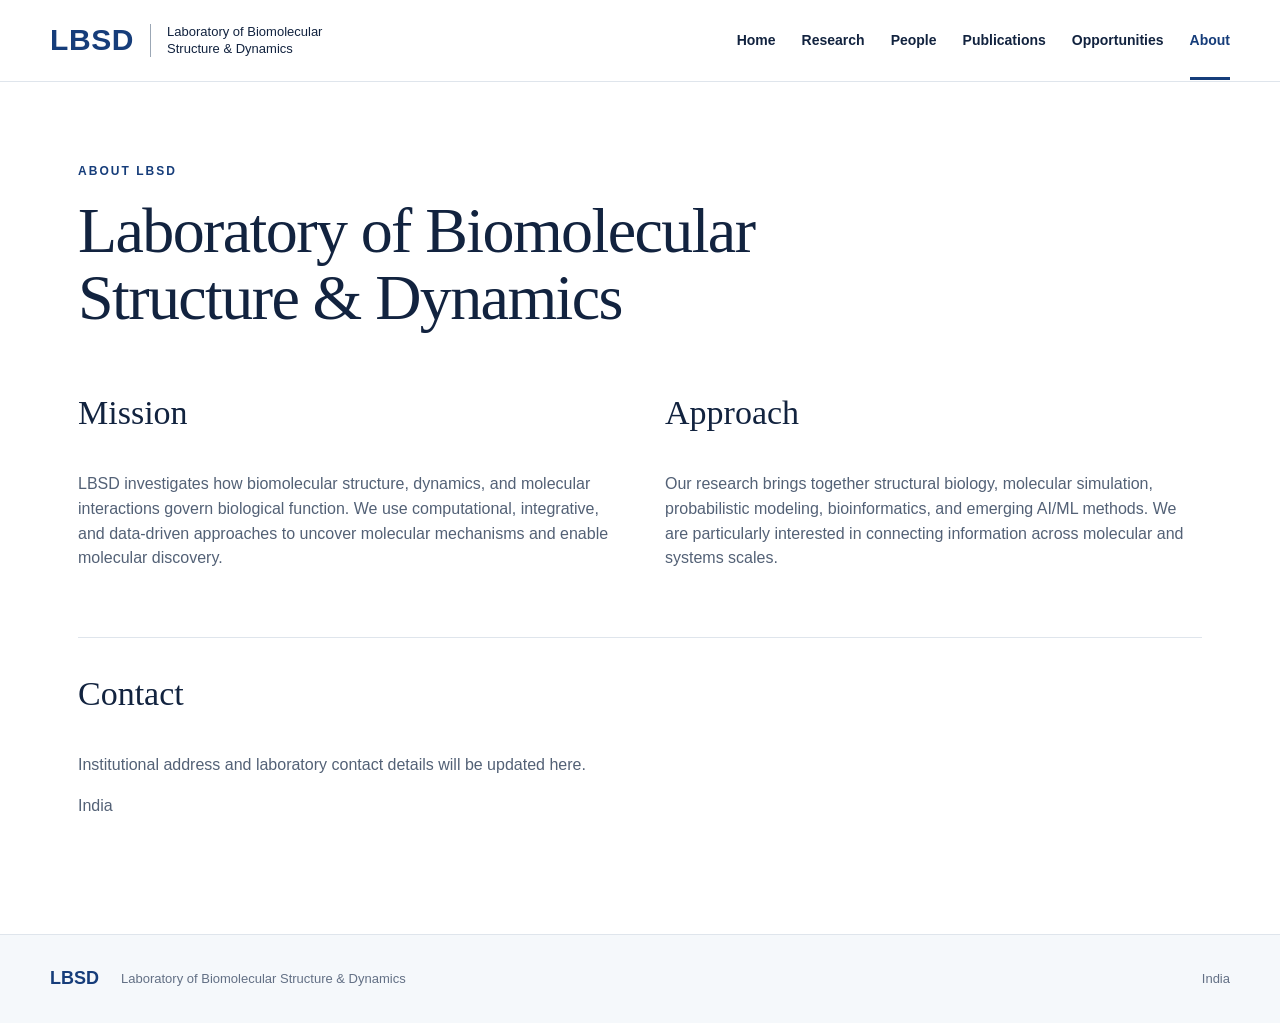
==== about.html @ 95b067c2 "Add files via upload Initial LBSD website" ====
<!doctype html><html lang="en"><head><meta charset="utf-8"><meta name="viewport" content="width=device-width,initial-scale=1"><title>About | LBSD</title><link rel="stylesheet" href="assets/style.css"></head><body><header><a class="brand" href="index.html"><b>LBSD</b><span>Laboratory of Biomolecular<br>Structure & Dynamics</span></a><nav><a href="index.html">Home</a><a href="research.html">Research</a><a href="people.html">People</a><a href="publications.html">Publications</a><a href="opportunities.html">Opportunities</a><a class="active" href="about.html">About</a></nav></header><main class="page"><p class="eyebrow">ABOUT LBSD</p><h1>Laboratory of Biomolecular Structure & Dynamics</h1><div class="aboutgrid"><div><h2>Mission</h2><p>LBSD investigates how biomolecular structure, dynamics, and molecular interactions govern biological function. We use computational, integrative, and data-driven approaches to uncover molecular mechanisms and enable molecular discovery.</p></div><div><h2>Approach</h2><p>Our research brings together structural biology, molecular simulation, probabilistic modeling, bioinformatics, and emerging AI/ML methods. We are particularly interested in connecting information across molecular and systems scales.</p></div><div><h2>Contact</h2><p>Institutional address and laboratory contact details will be updated here.</p><p>India</p></div></div></main><footer><b>LBSD</b><span>Laboratory of Biomolecular Structure & Dynamics</span><span>India</span></footer></body></html>
---- assets/style.css ----
:root{--ink:#12233f;--blue:#163d7a;--muted:#657185;--line:#dfe5ec;--wash:#f5f8fb;--accent:#6aa36f;--max:1180px}*{box-sizing:border-box}body{margin:0;color:var(--ink);font-family:Inter,ui-sans-serif,-apple-system,BlinkMacSystemFont,"Segoe UI",sans-serif;line-height:1.55;background:#fff}a{color:inherit}header{height:82px;display:flex;align-items:center;justify-content:space-between;padding:0 max(28px,calc((100vw - var(--max))/2));border-bottom:1px solid var(--line);position:sticky;top:0;background:rgba(255,255,255,.96);backdrop-filter:blur(10px);z-index:5}.brand{display:flex;align-items:center;gap:16px;text-decoration:none}.brand b{font-size:30px;letter-spacing:.02em;color:var(--blue)}.brand span{border-left:1px solid #9ba7b5;padding-left:16px;font-size:13px;line-height:1.25}nav{display:flex;gap:26px}nav a{text-decoration:none;font-size:14px;font-weight:650;padding:29px 0 25px;border-bottom:3px solid transparent}nav a:hover,nav a.active{color:var(--blue);border-color:var(--blue)}main{min-height:70vh}.hero{max-width:var(--max);margin:auto;padding:90px 28px 80px;display:grid;grid-template-columns:1.25fr .75fr;gap:70px;align-items:center}.eyebrow{font-size:12px;letter-spacing:.17em;font-weight:800;color:var(--blue);margin:0 0 16px}.hero h1,.page>h1{font-family:Georgia,serif;font-weight:500;font-size:clamp(42px,5vw,68px);line-height:1.06;letter-spacing:-.025em;margin:0 0 25px;max-width:900px}.lead{font-size:20px;color:#47556a;max-width:760px}.narrow{max-width:760px}.actions{display:flex;align-items:center;gap:24px;margin-top:35px}.button{display:inline-block;background:var(--blue);color:white;text-decoration:none;padding:13px 19px;border-radius:3px;font-weight:700;font-size:14px}.secondary{background:white;color:var(--blue);border:1px solid var(--blue)}.textlink{font-weight:750;color:var(--blue);text-decoration:none}.molecule{height:360px;position:relative;border-radius:50%;background:radial-gradient(circle,#eaf2f7 0,#f7fafc 55%,transparent 70%)}.orb{position:absolute;border:2px solid var(--blue);border-radius:50%;background:white}.o1{width:90px;height:90px;left:55px;top:120px}.o2{width:48px;height:48px;left:185px;top:45px}.o3{width:68px;height:68px;right:38px;top:150px}.o4{width:38px;height:38px;left:195px;bottom:40px}.o5{width:24px;height:24px;right:100px;top:70px;background:var(--accent);border-color:var(--accent)}.line{position:absolute;height:2px;background:#93a7c1;transform-origin:left}.l1{width:135px;left:130px;top:145px;transform:rotate(-36deg)}.l2{width:125px;left:210px;top:83px;transform:rotate(39deg)}.l3{width:140px;left:125px;top:190px;transform:rotate(35deg)}.molecule span{position:absolute;font-size:12px;font-weight:750;color:var(--blue)}.molecule span:nth-of-type(1){left:50px;bottom:55px}.molecule span:nth-of-type(2){left:160px;top:0}.molecule span:nth-of-type(3){right:12px;bottom:65px}.section{max-width:var(--max);margin:auto;padding:80px 28px}.section h2,.page h2{font-family:Georgia,serif;font-size:34px;font-weight:500;margin:0 0 32px}.cards{display:grid;grid-template-columns:repeat(3,1fr);gap:22px}.cards.two{grid-template-columns:repeat(2,1fr);margin-top:50px}.cards article{border:1px solid var(--line);padding:30px;background:white}.cards h3{font-size:19px}.cards p,.aboutgrid p,.research-list p,.pi p,.empty p{color:#536176}.num{font-family:Georgia,serif;color:#98a8ba;font-size:28px}.band{background:var(--ink);color:white;padding:60px max(28px,calc((100vw - var(--max))/2));display:grid;grid-template-columns:1fr 1fr;gap:70px;align-items:center}.band .eyebrow{color:#9dc6ff}.band h2{font-family:Georgia,serif;font-size:38px;font-weight:500;margin:0}.band>p{color:#d4dce8;font-size:18px}.split{display:grid;grid-template-columns:1fr 1fr;gap:90px}.page{max-width:var(--max);margin:auto;padding:80px 28px 100px}.research-list{margin-top:70px;border-top:1px solid var(--line)}.research-list article{display:grid;grid-template-columns:80px 1fr;gap:20px;padding:34px 0;border-bottom:1px solid var(--line)}.research-list article>b{font-family:Georgia,serif;font-size:24px;color:#9aa8b8}.research-list h2{margin:0 0 10px}.pi{display:grid;grid-template-columns:300px 1fr;gap:55px;margin-top:50px;align-items:start;max-width:950px}.pi img{width:100%;aspect-ratio:4/5;object-fit:cover;border-radius:3px}.pi h2{font-size:40px;margin-bottom:6px}.role{font-weight:700;color:var(--blue)!important}.links{display:flex;gap:22px;margin-top:25px}.links a{color:var(--blue);font-weight:750}.empty{margin-top:80px;border-top:1px solid var(--line);padding-top:50px}.pubs{margin:55px 0 35px;border-top:1px solid var(--line)}.pubs article{display:grid;grid-template-columns:100px 1fr;padding:25px 0;border-bottom:1px solid var(--line)}.pubs span{color:var(--blue);font-weight:800}.pubs p{margin:0;color:#4d5a6d}.note{margin-top:35px;padding:18px;border-left:3px solid var(--accent);background:var(--wash);max-width:800px}.aboutgrid{display:grid;grid-template-columns:1fr 1fr;gap:50px;margin-top:55px}.aboutgrid div:last-child{grid-column:1/-1;border-top:1px solid var(--line);padding-top:30px}footer{border-top:1px solid var(--line);background:var(--wash);padding:30px max(28px,calc((100vw - var(--max))/2));display:flex;gap:22px;align-items:center;font-size:13px;color:#637085}footer b{color:var(--blue);font-size:18px}footer span:last-child{margin-left:auto}@media(max-width:850px){header{height:auto;padding:18px 22px;align-items:flex-start}.brand span{display:none}nav{gap:12px;flex-wrap:wrap;justify-content:flex-end}nav a{padding:5px 0;font-size:12px}.hero{grid-template-columns:1fr;padding-top:60px}.molecule{height:280px}.cards,.cards.two,.split,.band,.aboutgrid{grid-template-columns:1fr}.pi{grid-template-columns:1fr}.pi img{max-width:300px}.band{gap:20px}.aboutgrid div:last-child{grid-column:auto}footer{flex-wrap:wrap}footer span:last-child{margin-left:0}.hero h1,.page>h1{font-size:44px}}
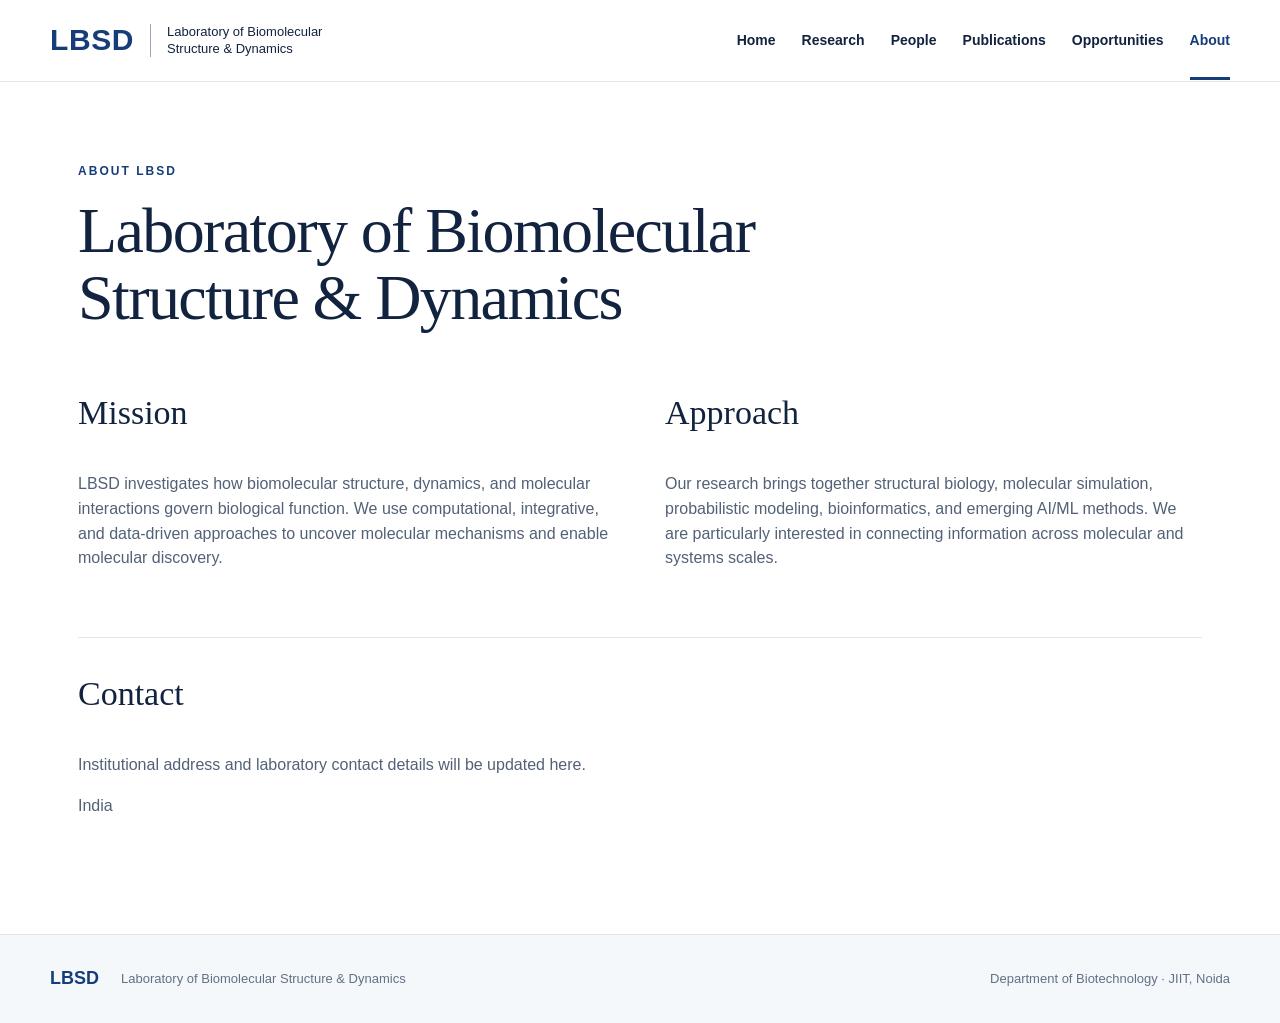
==== commit 56fdcb01: "Add files via upload" ====
--- a/about.html
+++ b/about.html
@@ -1 +1 @@
-<!doctype html><html lang="en"><head><meta charset="utf-8"><meta name="viewport" content="width=device-width,initial-scale=1"><title>About | LBSD</title><link rel="stylesheet" href="assets/style.css"></head><body><header><a class="brand" href="index.html"><b>LBSD</b><span>Laboratory of Biomolecular<br>Structure & Dynamics</span></a><nav><a href="index.html">Home</a><a href="research.html">Research</a><a href="people.html">People</a><a href="publications.html">Publications</a><a href="opportunities.html">Opportunities</a><a class="active" href="about.html">About</a></nav></header><main class="page"><p class="eyebrow">ABOUT LBSD</p><h1>Laboratory of Biomolecular Structure & Dynamics</h1><div class="aboutgrid"><div><h2>Mission</h2><p>LBSD investigates how biomolecular structure, dynamics, and molecular interactions govern biological function. We use computational, integrative, and data-driven approaches to uncover molecular mechanisms and enable molecular discovery.</p></div><div><h2>Approach</h2><p>Our research brings together structural biology, molecular simulation, probabilistic modeling, bioinformatics, and emerging AI/ML methods. We are particularly interested in connecting information across molecular and systems scales.</p></div><div><h2>Contact</h2><p>Institutional address and laboratory contact details will be updated here.</p><p>India</p></div></div></main><footer><b>LBSD</b><span>Laboratory of Biomolecular Structure & Dynamics</span><span>India</span></footer></body></html>
+<!doctype html><html lang="en"><head><meta charset="utf-8"><meta name="viewport" content="width=device-width,initial-scale=1"><title>About | LBSD</title><link rel="stylesheet" href="assets/style.css"></head><body><header><a class="brand" href="index.html"><b>LBSD</b><span>Laboratory of Biomolecular<br>Structure & Dynamics</span></a><nav><a href="index.html">Home</a><a href="research.html">Research</a><a href="people.html">People</a><a href="publications.html">Publications</a><a href="opportunities.html">Opportunities</a><a class="active" href="about.html">About</a></nav></header><main class="page"><p class="eyebrow">ABOUT LBSD</p><h1>Laboratory of Biomolecular Structure & Dynamics</h1><div class="aboutgrid"><div><h2>Mission</h2><p>LBSD investigates how biomolecular structure, dynamics, and molecular interactions govern biological function. We use computational, integrative, and data-driven approaches to uncover molecular mechanisms and enable molecular discovery.</p></div><div><h2>Approach</h2><p>Our research brings together structural biology, molecular simulation, probabilistic modeling, bioinformatics, and emerging AI/ML methods. We are particularly interested in connecting information across molecular and systems scales.</p></div><div><h2>Contact</h2><p>Institutional address and laboratory contact details will be updated here.</p><p>India</p></div></div></main><footer><b>LBSD</b><span>Laboratory of Biomolecular Structure & Dynamics</span><span>Department of Biotechnology · JIIT, Noida</span></footer></body></html>
--- a/assets/style.css
+++ b/assets/style.css
@@ -1 +1,3 @@
 :root{--ink:#12233f;--blue:#163d7a;--muted:#657185;--line:#dfe5ec;--wash:#f5f8fb;--accent:#6aa36f;--max:1180px}*{box-sizing:border-box}body{margin:0;color:var(--ink);font-family:Inter,ui-sans-serif,-apple-system,BlinkMacSystemFont,"Segoe UI",sans-serif;line-height:1.55;background:#fff}a{color:inherit}header{height:82px;display:flex;align-items:center;justify-content:space-between;padding:0 max(28px,calc((100vw - var(--max))/2));border-bottom:1px solid var(--line);position:sticky;top:0;background:rgba(255,255,255,.96);backdrop-filter:blur(10px);z-index:5}.brand{display:flex;align-items:center;gap:16px;text-decoration:none}.brand b{font-size:30px;letter-spacing:.02em;color:var(--blue)}.brand span{border-left:1px solid #9ba7b5;padding-left:16px;font-size:13px;line-height:1.25}nav{display:flex;gap:26px}nav a{text-decoration:none;font-size:14px;font-weight:650;padding:29px 0 25px;border-bottom:3px solid transparent}nav a:hover,nav a.active{color:var(--blue);border-color:var(--blue)}main{min-height:70vh}.hero{max-width:var(--max);margin:auto;padding:90px 28px 80px;display:grid;grid-template-columns:1.25fr .75fr;gap:70px;align-items:center}.eyebrow{font-size:12px;letter-spacing:.17em;font-weight:800;color:var(--blue);margin:0 0 16px}.hero h1,.page>h1{font-family:Georgia,serif;font-weight:500;font-size:clamp(42px,5vw,68px);line-height:1.06;letter-spacing:-.025em;margin:0 0 25px;max-width:900px}.lead{font-size:20px;color:#47556a;max-width:760px}.narrow{max-width:760px}.actions{display:flex;align-items:center;gap:24px;margin-top:35px}.button{display:inline-block;background:var(--blue);color:white;text-decoration:none;padding:13px 19px;border-radius:3px;font-weight:700;font-size:14px}.secondary{background:white;color:var(--blue);border:1px solid var(--blue)}.textlink{font-weight:750;color:var(--blue);text-decoration:none}.molecule{height:360px;position:relative;border-radius:50%;background:radial-gradient(circle,#eaf2f7 0,#f7fafc 55%,transparent 70%)}.orb{position:absolute;border:2px solid var(--blue);border-radius:50%;background:white}.o1{width:90px;height:90px;left:55px;top:120px}.o2{width:48px;height:48px;left:185px;top:45px}.o3{width:68px;height:68px;right:38px;top:150px}.o4{width:38px;height:38px;left:195px;bottom:40px}.o5{width:24px;height:24px;right:100px;top:70px;background:var(--accent);border-color:var(--accent)}.line{position:absolute;height:2px;background:#93a7c1;transform-origin:left}.l1{width:135px;left:130px;top:145px;transform:rotate(-36deg)}.l2{width:125px;left:210px;top:83px;transform:rotate(39deg)}.l3{width:140px;left:125px;top:190px;transform:rotate(35deg)}.molecule span{position:absolute;font-size:12px;font-weight:750;color:var(--blue)}.molecule span:nth-of-type(1){left:50px;bottom:55px}.molecule span:nth-of-type(2){left:160px;top:0}.molecule span:nth-of-type(3){right:12px;bottom:65px}.section{max-width:var(--max);margin:auto;padding:80px 28px}.section h2,.page h2{font-family:Georgia,serif;font-size:34px;font-weight:500;margin:0 0 32px}.cards{display:grid;grid-template-columns:repeat(3,1fr);gap:22px}.cards.two{grid-template-columns:repeat(2,1fr);margin-top:50px}.cards article{border:1px solid var(--line);padding:30px;background:white}.cards h3{font-size:19px}.cards p,.aboutgrid p,.research-list p,.pi p,.empty p{color:#536176}.num{font-family:Georgia,serif;color:#98a8ba;font-size:28px}.band{background:var(--ink);color:white;padding:60px max(28px,calc((100vw - var(--max))/2));display:grid;grid-template-columns:1fr 1fr;gap:70px;align-items:center}.band .eyebrow{color:#9dc6ff}.band h2{font-family:Georgia,serif;font-size:38px;font-weight:500;margin:0}.band>p{color:#d4dce8;font-size:18px}.split{display:grid;grid-template-columns:1fr 1fr;gap:90px}.page{max-width:var(--max);margin:auto;padding:80px 28px 100px}.research-list{margin-top:70px;border-top:1px solid var(--line)}.research-list article{display:grid;grid-template-columns:80px 1fr;gap:20px;padding:34px 0;border-bottom:1px solid var(--line)}.research-list article>b{font-family:Georgia,serif;font-size:24px;color:#9aa8b8}.research-list h2{margin:0 0 10px}.pi{display:grid;grid-template-columns:300px 1fr;gap:55px;margin-top:50px;align-items:start;max-width:950px}.pi img{width:100%;aspect-ratio:4/5;object-fit:cover;border-radius:3px}.pi h2{font-size:40px;margin-bottom:6px}.role{font-weight:700;color:var(--blue)!important}.links{display:flex;gap:22px;margin-top:25px}.links a{color:var(--blue);font-weight:750}.empty{margin-top:80px;border-top:1px solid var(--line);padding-top:50px}.pubs{margin:55px 0 35px;border-top:1px solid var(--line)}.pubs article{display:grid;grid-template-columns:100px 1fr;padding:25px 0;border-bottom:1px solid var(--line)}.pubs span{color:var(--blue);font-weight:800}.pubs p{margin:0;color:#4d5a6d}.note{margin-top:35px;padding:18px;border-left:3px solid var(--accent);background:var(--wash);max-width:800px}.aboutgrid{display:grid;grid-template-columns:1fr 1fr;gap:50px;margin-top:55px}.aboutgrid div:last-child{grid-column:1/-1;border-top:1px solid var(--line);padding-top:30px}footer{border-top:1px solid var(--line);background:var(--wash);padding:30px max(28px,calc((100vw - var(--max))/2));display:flex;gap:22px;align-items:center;font-size:13px;color:#637085}footer b{color:var(--blue);font-size:18px}footer span:last-child{margin-left:auto}@media(max-width:850px){header{height:auto;padding:18px 22px;align-items:flex-start}.brand span{display:none}nav{gap:12px;flex-wrap:wrap;justify-content:flex-end}nav a{padding:5px 0;font-size:12px}.hero{grid-template-columns:1fr;padding-top:60px}.molecule{height:280px}.cards,.cards.two,.split,.band,.aboutgrid{grid-template-columns:1fr}.pi{grid-template-columns:1fr}.pi img{max-width:300px}.band{gap:20px}.aboutgrid div:last-child{grid-column:auto}footer{flex-wrap:wrap}footer span:last-child{margin-left:0}.hero h1,.page>h1{font-size:44px}}
+/* V2 scientific visual system */
+.hero-v2{grid-template-columns:1.05fr .95fr}.scale-visual{display:grid;grid-template-columns:1fr auto 1fr auto 1fr;grid-template-rows:240px auto;gap:10px;align-items:center}.scale-visual img{width:100%;height:220px;object-fit:contain;background:#f7f9fc;border:1px solid var(--line);padding:10px}.scale-visual img:nth-of-type(2){object-fit:contain}.scale-visual b{font-size:25px;color:#8ca0b8}.scale-visual span{text-align:center;font-size:11px;letter-spacing:.13em;font-weight:800;color:var(--blue)}.scale-visual span:nth-of-type(1){grid-column:1}.scale-visual span:nth-of-type(2){grid-column:3}.scale-visual span:nth-of-type(3){grid-column:5}.research-cards article{padding:0 30px 30px;overflow:hidden}.research-cards article>img{width:calc(100% + 60px);height:180px;object-fit:contain;margin:0 -30px 25px;background:#f7f9fc;border-bottom:1px solid var(--line);padding:10px}@media(max-width:850px){.scale-visual{grid-template-columns:1fr;grid-template-rows:auto}.scale-visual img{height:200px}.scale-visual b{display:none}.scale-visual span,.scale-visual span:nth-of-type(1),.scale-visual span:nth-of-type(2),.scale-visual span:nth-of-type(3){grid-column:1}.hero-v2{grid-template-columns:1fr}}
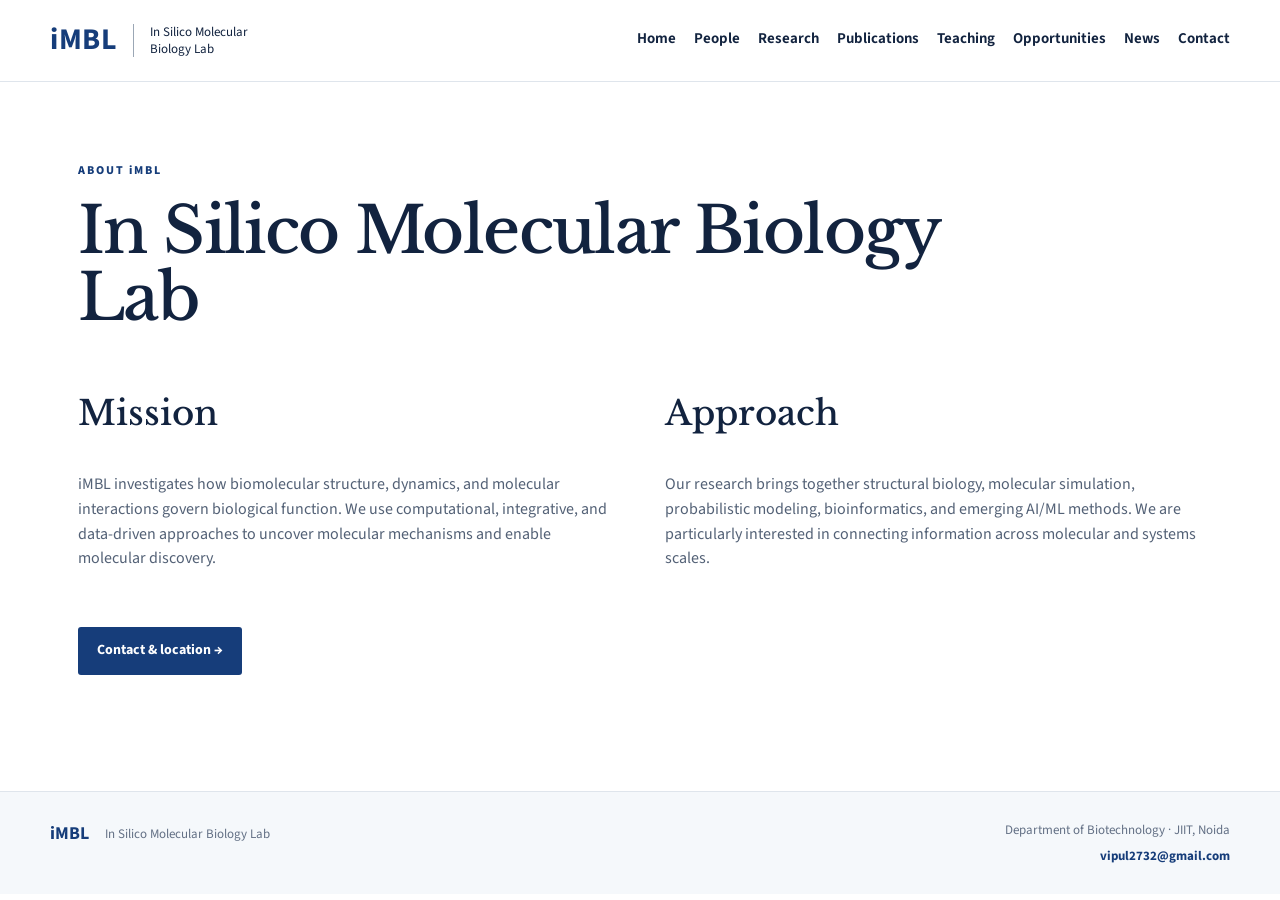
==== commit c951a30a: "Add files via upload" ====
--- a/about.html
+++ b/about.html
@@ -1 +1,49 @@
-<!doctype html><html lang="en"><head><meta charset="utf-8"><meta name="viewport" content="width=device-width,initial-scale=1"><title>About | LBSD</title><link rel="stylesheet" href="assets/style.css"></head><body><header><a class="brand" href="index.html"><b>LBSD</b><span>Laboratory of Biomolecular<br>Structure & Dynamics</span></a><nav><a href="index.html">Home</a><a href="research.html">Research</a><a href="people.html">People</a><a href="publications.html">Publications</a><a href="opportunities.html">Opportunities</a><a class="active" href="about.html">About</a></nav></header><main class="page"><p class="eyebrow">ABOUT LBSD</p><h1>Laboratory of Biomolecular Structure & Dynamics</h1><div class="aboutgrid"><div><h2>Mission</h2><p>LBSD investigates how biomolecular structure, dynamics, and molecular interactions govern biological function. We use computational, integrative, and data-driven approaches to uncover molecular mechanisms and enable molecular discovery.</p></div><div><h2>Approach</h2><p>Our research brings together structural biology, molecular simulation, probabilistic modeling, bioinformatics, and emerging AI/ML methods. We are particularly interested in connecting information across molecular and systems scales.</p></div><div><h2>Contact</h2><p>Institutional address and laboratory contact details will be updated here.</p><p>India</p></div></div></main><footer><b>LBSD</b><span>Laboratory of Biomolecular Structure & Dynamics</span><span>Department of Biotechnology · JIIT, Noida</span></footer></body></html>
+<!doctype html>
+<html lang="en">
+<head>
+  <meta charset="utf-8">
+  <meta name="viewport" content="width=device-width,initial-scale=1">
+  <title>About | iMBL</title>
+  <link rel="preconnect" href="https://fonts.googleapis.com">
+  <link rel="preconnect" href="https://fonts.gstatic.com" crossorigin>
+  <link href="https://fonts.googleapis.com/css2?family=Libre+Baskerville:wght@400;700&family=Source+Sans+3:wght@400;600;700&display=swap" rel="stylesheet">
+  <link rel="stylesheet" href="assets/style.css?v=4.0">
+</head>
+<body>
+<header>
+  <a class="brand" href="index.html"><b>iMBL</b><span>In Silico Molecular<br>Biology Lab</span></a>
+  <nav>
+    <a href="index.html">Home</a>
+    <a href="people.html">People</a>
+    <a href="research.html">Research</a>
+    <a href="publications.html">Publications</a>
+    <a href="teaching.html">Teaching</a>
+    <a href="opportunities.html">Opportunities</a>
+    <a href="news.html">News</a>
+    <a href="contact.html">Contact</a>
+  </nav>
+</header>
+<main class="page">
+  <p class="eyebrow">ABOUT iMBL</p>
+  <h1>In Silico Molecular Biology Lab</h1>
+  <div class="aboutgrid">
+    <div>
+      <h2>Mission</h2>
+      <p>iMBL investigates how biomolecular structure, dynamics, and molecular interactions govern biological function. We use computational, integrative, and data-driven approaches to uncover molecular mechanisms and enable molecular discovery.</p>
+    </div>
+    <div>
+      <h2>Approach</h2>
+      <p>Our research brings together structural biology, molecular simulation, probabilistic modeling, bioinformatics, and emerging AI/ML methods. We are particularly interested in connecting information across molecular and systems scales.</p>
+    </div>
+  </div>
+  <p style="margin-top:40px"><a class="button" href="contact.html">Contact & location →</a></p>
+</main>
+<footer>
+  <div class="footer-brand"><b>iMBL</b><span>In Silico Molecular Biology Lab</span></div>
+  <div class="footer-contact">
+    <span>Department of Biotechnology · JIIT, Noida</span>
+    <a href="mailto:vipul2732@gmail.com">vipul2732@gmail.com</a>
+  </div>
+</footer>
+</body>
+</html>
--- a/assets/style.css
+++ b/assets/style.css
@@ -1,3 +1,204 @@
-:root{--ink:#12233f;--blue:#163d7a;--muted:#657185;--line:#dfe5ec;--wash:#f5f8fb;--accent:#6aa36f;--max:1180px}*{box-sizing:border-box}body{margin:0;color:var(--ink);font-family:Inter,ui-sans-serif,-apple-system,BlinkMacSystemFont,"Segoe UI",sans-serif;line-height:1.55;background:#fff}a{color:inherit}header{height:82px;display:flex;align-items:center;justify-content:space-between;padding:0 max(28px,calc((100vw - var(--max))/2));border-bottom:1px solid var(--line);position:sticky;top:0;background:rgba(255,255,255,.96);backdrop-filter:blur(10px);z-index:5}.brand{display:flex;align-items:center;gap:16px;text-decoration:none}.brand b{font-size:30px;letter-spacing:.02em;color:var(--blue)}.brand span{border-left:1px solid #9ba7b5;padding-left:16px;font-size:13px;line-height:1.25}nav{display:flex;gap:26px}nav a{text-decoration:none;font-size:14px;font-weight:650;padding:29px 0 25px;border-bottom:3px solid transparent}nav a:hover,nav a.active{color:var(--blue);border-color:var(--blue)}main{min-height:70vh}.hero{max-width:var(--max);margin:auto;padding:90px 28px 80px;display:grid;grid-template-columns:1.25fr .75fr;gap:70px;align-items:center}.eyebrow{font-size:12px;letter-spacing:.17em;font-weight:800;color:var(--blue);margin:0 0 16px}.hero h1,.page>h1{font-family:Georgia,serif;font-weight:500;font-size:clamp(42px,5vw,68px);line-height:1.06;letter-spacing:-.025em;margin:0 0 25px;max-width:900px}.lead{font-size:20px;color:#47556a;max-width:760px}.narrow{max-width:760px}.actions{display:flex;align-items:center;gap:24px;margin-top:35px}.button{display:inline-block;background:var(--blue);color:white;text-decoration:none;padding:13px 19px;border-radius:3px;font-weight:700;font-size:14px}.secondary{background:white;color:var(--blue);border:1px solid var(--blue)}.textlink{font-weight:750;color:var(--blue);text-decoration:none}.molecule{height:360px;position:relative;border-radius:50%;background:radial-gradient(circle,#eaf2f7 0,#f7fafc 55%,transparent 70%)}.orb{position:absolute;border:2px solid var(--blue);border-radius:50%;background:white}.o1{width:90px;height:90px;left:55px;top:120px}.o2{width:48px;height:48px;left:185px;top:45px}.o3{width:68px;height:68px;right:38px;top:150px}.o4{width:38px;height:38px;left:195px;bottom:40px}.o5{width:24px;height:24px;right:100px;top:70px;background:var(--accent);border-color:var(--accent)}.line{position:absolute;height:2px;background:#93a7c1;transform-origin:left}.l1{width:135px;left:130px;top:145px;transform:rotate(-36deg)}.l2{width:125px;left:210px;top:83px;transform:rotate(39deg)}.l3{width:140px;left:125px;top:190px;transform:rotate(35deg)}.molecule span{position:absolute;font-size:12px;font-weight:750;color:var(--blue)}.molecule span:nth-of-type(1){left:50px;bottom:55px}.molecule span:nth-of-type(2){left:160px;top:0}.molecule span:nth-of-type(3){right:12px;bottom:65px}.section{max-width:var(--max);margin:auto;padding:80px 28px}.section h2,.page h2{font-family:Georgia,serif;font-size:34px;font-weight:500;margin:0 0 32px}.cards{display:grid;grid-template-columns:repeat(3,1fr);gap:22px}.cards.two{grid-template-columns:repeat(2,1fr);margin-top:50px}.cards article{border:1px solid var(--line);padding:30px;background:white}.cards h3{font-size:19px}.cards p,.aboutgrid p,.research-list p,.pi p,.empty p{color:#536176}.num{font-family:Georgia,serif;color:#98a8ba;font-size:28px}.band{background:var(--ink);color:white;padding:60px max(28px,calc((100vw - var(--max))/2));display:grid;grid-template-columns:1fr 1fr;gap:70px;align-items:center}.band .eyebrow{color:#9dc6ff}.band h2{font-family:Georgia,serif;font-size:38px;font-weight:500;margin:0}.band>p{color:#d4dce8;font-size:18px}.split{display:grid;grid-template-columns:1fr 1fr;gap:90px}.page{max-width:var(--max);margin:auto;padding:80px 28px 100px}.research-list{margin-top:70px;border-top:1px solid var(--line)}.research-list article{display:grid;grid-template-columns:80px 1fr;gap:20px;padding:34px 0;border-bottom:1px solid var(--line)}.research-list article>b{font-family:Georgia,serif;font-size:24px;color:#9aa8b8}.research-list h2{margin:0 0 10px}.pi{display:grid;grid-template-columns:300px 1fr;gap:55px;margin-top:50px;align-items:start;max-width:950px}.pi img{width:100%;aspect-ratio:4/5;object-fit:cover;border-radius:3px}.pi h2{font-size:40px;margin-bottom:6px}.role{font-weight:700;color:var(--blue)!important}.links{display:flex;gap:22px;margin-top:25px}.links a{color:var(--blue);font-weight:750}.empty{margin-top:80px;border-top:1px solid var(--line);padding-top:50px}.pubs{margin:55px 0 35px;border-top:1px solid var(--line)}.pubs article{display:grid;grid-template-columns:100px 1fr;padding:25px 0;border-bottom:1px solid var(--line)}.pubs span{color:var(--blue);font-weight:800}.pubs p{margin:0;color:#4d5a6d}.note{margin-top:35px;padding:18px;border-left:3px solid var(--accent);background:var(--wash);max-width:800px}.aboutgrid{display:grid;grid-template-columns:1fr 1fr;gap:50px;margin-top:55px}.aboutgrid div:last-child{grid-column:1/-1;border-top:1px solid var(--line);padding-top:30px}footer{border-top:1px solid var(--line);background:var(--wash);padding:30px max(28px,calc((100vw - var(--max))/2));display:flex;gap:22px;align-items:center;font-size:13px;color:#637085}footer b{color:var(--blue);font-size:18px}footer span:last-child{margin-left:auto}@media(max-width:850px){header{height:auto;padding:18px 22px;align-items:flex-start}.brand span{display:none}nav{gap:12px;flex-wrap:wrap;justify-content:flex-end}nav a{padding:5px 0;font-size:12px}.hero{grid-template-columns:1fr;padding-top:60px}.molecule{height:280px}.cards,.cards.two,.split,.band,.aboutgrid{grid-template-columns:1fr}.pi{grid-template-columns:1fr}.pi img{max-width:300px}.band{gap:20px}.aboutgrid div:last-child{grid-column:auto}footer{flex-wrap:wrap}footer span:last-child{margin-left:0}.hero h1,.page>h1{font-size:44px}}
-/* V2 scientific visual system */
-.hero-v2{grid-template-columns:1.05fr .95fr}.scale-visual{display:grid;grid-template-columns:1fr auto 1fr auto 1fr;grid-template-rows:240px auto;gap:10px;align-items:center}.scale-visual img{width:100%;height:220px;object-fit:contain;background:#f7f9fc;border:1px solid var(--line);padding:10px}.scale-visual img:nth-of-type(2){object-fit:contain}.scale-visual b{font-size:25px;color:#8ca0b8}.scale-visual span{text-align:center;font-size:11px;letter-spacing:.13em;font-weight:800;color:var(--blue)}.scale-visual span:nth-of-type(1){grid-column:1}.scale-visual span:nth-of-type(2){grid-column:3}.scale-visual span:nth-of-type(3){grid-column:5}.research-cards article{padding:0 30px 30px;overflow:hidden}.research-cards article>img{width:calc(100% + 60px);height:180px;object-fit:contain;margin:0 -30px 25px;background:#f7f9fc;border-bottom:1px solid var(--line);padding:10px}@media(max-width:850px){.scale-visual{grid-template-columns:1fr;grid-template-rows:auto}.scale-visual img{height:200px}.scale-visual b{display:none}.scale-visual span,.scale-visual span:nth-of-type(1),.scale-visual span:nth-of-type(2),.scale-visual span:nth-of-type(3){grid-column:1}.hero-v2{grid-template-columns:1fr}}
+:root{--ink:#12233f;--blue:#163d7a;--muted:#657185;--line:#dfe5ec;--wash:#f5f8fb;--accent:#6aa36f;--max:1180px}
+*{box-sizing:border-box}
+body{margin:0;color:var(--ink);font-family:"Source Sans 3",ui-sans-serif,-apple-system,BlinkMacSystemFont,"Segoe UI",sans-serif;line-height:1.55;background:#fff}
+a{color:inherit}
+header{min-height:82px;display:flex;align-items:center;justify-content:space-between;gap:24px;padding:12px max(28px,calc((100vw - var(--max))/2));border-bottom:1px solid var(--line);position:sticky;top:0;background:rgba(255,255,255,.96);backdrop-filter:blur(10px);z-index:5}
+.brand{display:flex;align-items:center;gap:16px;text-decoration:none;flex-shrink:0}
+.brand b{font-size:30px;letter-spacing:.02em;color:var(--blue)}
+.brand span{border-left:1px solid #9ba7b5;padding-left:16px;font-size:13px;line-height:1.25}
+nav{display:flex;gap:18px;flex-wrap:wrap;justify-content:flex-end}
+nav a{text-decoration:none;font-size:15px;font-weight:650;padding:8px 0;border-bottom:3px solid transparent}
+nav a:hover,nav a.active{color:var(--blue);border-color:var(--blue)}
+main{min-height:70vh}
+.hero{max-width:var(--max);margin:auto;padding:90px 28px 80px;display:grid;grid-template-columns:1.25fr .75fr;gap:70px;align-items:center}
+.eyebrow{font-size:12px;letter-spacing:.17em;font-weight:800;color:var(--blue);margin:0 0 16px}
+.hero h1,.page>h1{font-family:"Libre Baskerville",Georgia,serif;font-weight:500;font-size:clamp(42px,5vw,68px);line-height:1.06;letter-spacing:-.025em;margin:0 0 25px;max-width:900px}
+.lead{font-size:20px;color:#47556a;max-width:760px}
+.narrow{max-width:760px}
+.actions{display:flex;align-items:center;gap:24px;margin-top:35px}
+.button{display:inline-block;background:var(--blue);color:white;text-decoration:none;padding:13px 19px;border-radius:3px;font-weight:700;font-size:14px}
+.secondary{background:white;color:var(--blue);border:1px solid var(--blue)}
+.textlink{font-weight:750;color:var(--blue);text-decoration:none}
+.section{max-width:var(--max);margin:auto;padding:80px 28px}
+.section h2,.page h2{font-family:"Libre Baskerville",Georgia,serif;font-size:34px;font-weight:500;margin:0 0 32px}
+.cards{display:grid;grid-template-columns:repeat(3,1fr);gap:22px}
+.cards.two{grid-template-columns:repeat(2,1fr);margin-top:50px}
+.cards.three{grid-template-columns:repeat(3,1fr);margin-top:40px}
+.cards article{border:1px solid var(--line);padding:30px;background:white}
+.cards h3{font-size:19px;margin:12px 0 10px}
+.cards p,.aboutgrid p,.research-list p,.pi p,.empty p,.team-block p,.update-card p,.teaching-list p,.contact-grid p,.news-list p{color:#536176}
+.num{font-family:"Libre Baskerville",Georgia,serif;color:#98a8ba;font-size:28px}
+.band{background:var(--ink);color:white;padding:60px max(28px,calc((100vw - var(--max))/2));display:grid;grid-template-columns:1fr 1fr;gap:70px;align-items:center}
+.band .eyebrow{color:#9dc6ff}
+.band h2{font-family:"Libre Baskerville",Georgia,serif;font-size:38px;font-weight:500;margin:0}
+.band>p{color:#d4dce8;font-size:18px}
+.split{display:grid;grid-template-columns:1fr 1fr;gap:90px}
+.page{max-width:var(--max);margin:auto;padding:80px 28px 100px}
+.research-list{margin-top:70px;border-top:1px solid var(--line)}
+.research-list article{display:grid;grid-template-columns:80px 1fr;gap:20px;padding:34px 0;border-bottom:1px solid var(--line)}
+.research-list article>b{font-family:"Libre Baskerville",Georgia,serif;font-size:24px;color:#9aa8b8}
+.research-list h2{margin:0 0 10px}
+.pi{display:grid;grid-template-columns:300px 1fr;gap:55px;margin-top:50px;align-items:start;max-width:950px}
+.pi img{width:100%;aspect-ratio:4/5;object-fit:cover;border-radius:3px}
+.pi h2{font-size:40px;margin-bottom:6px}
+.role{font-weight:700;color:var(--blue)!important}
+.links{display:flex;gap:22px;margin-top:25px;flex-wrap:wrap}
+.links a{color:var(--blue);font-weight:750}
+.empty,.team-block{margin-top:80px;border-top:1px solid var(--line);padding-top:50px}
+.team-block h2{margin-bottom:14px}
+.team-placeholder{padding:22px 24px;background:var(--wash);border:1px dashed #c5ced9;color:#536176;max-width:720px}
+.aboutgrid{display:grid;grid-template-columns:1fr 1fr;gap:50px;margin-top:55px}
+footer{border-top:1px solid var(--line);background:var(--wash);padding:28px max(28px,calc((100vw - var(--max))/2));display:flex;gap:28px;align-items:flex-start;justify-content:space-between;font-size:13px;color:#637085;flex-wrap:wrap}
+.footer-brand{display:flex;gap:16px;align-items:center}
+.footer-brand b{color:var(--blue);font-size:18px}
+.footer-contact{display:grid;gap:6px;text-align:right}
+.footer-contact a{color:var(--blue);font-weight:700;text-decoration:none}
+@media(max-width:980px){
+  header{flex-direction:column;align-items:flex-start;padding:16px 22px}
+  .brand span{display:none}
+  nav{gap:12px;justify-content:flex-start}
+  nav a{padding:4px 0;font-size:13px}
+}
+@media(max-width:850px){
+  .hero{grid-template-columns:1fr;padding-top:60px}
+  .cards,.cards.two,.cards.three,.split,.band,.aboutgrid,.home-grid,.contact-grid{grid-template-columns:1fr}
+  .pi{grid-template-columns:1fr}
+  .pi img{max-width:300px}
+  .band{gap:20px}
+  .footer-contact{text-align:left}
+  .hero h1,.page>h1{font-size:44px}
+}
+
+/* Research media cards */
+.research-cards article{padding:0 26px 28px;overflow:hidden}
+.research-media{height:132px;margin:0 -26px 22px;background:#f7f9fc;border-bottom:1px solid var(--line);display:flex;align-items:center;justify-content:center;overflow:hidden}
+.research-media img,.research-media video{display:block;width:100%;height:100%;object-fit:contain;padding:8px}
+.research-media video{object-fit:contain;padding:0;background:#0a0e15}
+.research-media.compact img{width:82%;height:82%;padding:0}
+@media(max-width:850px){.research-media{height:150px}}
+
+/* Research page: text left, media right, no frames */
+.research-page{max-width:1100px}
+.research-themes{margin-top:60px;display:grid;gap:0}
+.research-theme{
+  display:grid;
+  grid-template-columns:minmax(280px,1fr) minmax(280px,1.05fr);
+  gap:48px;
+  align-items:center;
+  padding:48px 0;
+  border-bottom:1px solid var(--line);
+}
+.research-theme:last-child{border-bottom:0}
+.research-theme-copy{max-width:520px}
+.theme-num{display:block;font-family:"Libre Baskerville",Georgia,serif;font-size:28px;color:#98a8ba;margin-bottom:8px}
+.research-theme h2{font-family:"Libre Baskerville",Georgia,serif;font-size:28px;font-weight:500;margin:0 0 14px;line-height:1.2}
+.research-theme-copy p{margin:0;color:#536176;font-size:16px;line-height:1.65}
+.theme-media{margin:0;padding:0;background:transparent;border:0}
+.theme-media img,.theme-media video{
+  display:block;
+  width:100%;
+  height:auto;
+  max-height:340px;
+  object-fit:contain;
+  object-position:center;
+  background:transparent;
+}
+.theme-media-video video{max-height:360px}
+.research-theme-scales{
+  grid-template-columns:1fr;
+  gap:28px;
+  align-items:start;
+}
+.research-theme-scales .research-theme-copy{max-width:760px}
+.theme-media-scales img{
+  width:100%;
+  max-width:100%;
+  max-height:none;
+  height:auto;
+  object-fit:contain;
+}
+@media(max-width:850px){
+  .research-theme{grid-template-columns:1fr;gap:22px;padding:36px 0}
+  .research-theme h2{font-size:24px}
+  .theme-media img,.theme-media video{max-height:280px}
+}
+
+/* Home: Dhanjal-like welcome + updates + contact */
+.hero-v32{display:block;max-width:var(--max);margin:auto;padding:68px 28px 28px}
+.hero-v32 .hero-copy{max-width:920px;margin:0 auto;text-align:center}
+.hero-v32 .hero-copy .lead{margin-left:auto;margin-right:auto}
+.hero-v32 .actions{justify-content:center}
+.inst-logo{display:block;width:96px;height:auto;margin:0 auto 22px;object-fit:contain}
+.home-grid{max-width:var(--max);margin:0 auto;padding:28px 28px 90px;display:grid;grid-template-columns:1.4fr .85fr;gap:40px;align-items:start}
+.updates-panel,.contact-panel{border:1px solid var(--line);background:#fff;padding:28px 30px}
+.updates-panel h2,.contact-panel h2{font-size:26px;margin:0 0 22px}
+.update-card{padding:0 0 22px;margin:0 0 22px;border-bottom:1px solid var(--line)}
+.update-card:last-child{border-bottom:0;margin:0;padding:0}
+.update-card .eyebrow{margin-bottom:8px}
+.update-card h3{font-size:17px;margin:0 0 8px;line-height:1.35}
+.update-card p{margin:0;font-size:15px}
+.contact-panel p{margin:0 0 12px;font-size:15px}
+.contact-panel .label{display:block;font-size:12px;letter-spacing:.12em;font-weight:800;color:var(--blue);margin-bottom:4px}
+.contact-panel a{color:var(--blue);font-weight:700}
+
+/* Publications */
+.publications-page{max-width:1050px}
+.pub-jump{display:flex;gap:12px;flex-wrap:wrap;margin:35px 0 65px}
+.pub-jump a{font-size:13px;font-weight:750;color:var(--blue);text-decoration:none;border:1px solid var(--line);padding:9px 13px;border-radius:999px;background:#fff}
+.publication-section{scroll-margin-top:110px}
+.section-heading{border-bottom:2px solid var(--ink);padding-bottom:15px;margin-bottom:12px}
+.section-heading h2{margin:0;font-size:31px}
+.pub-year{display:grid;grid-template-columns:115px 1fr;gap:35px;border-bottom:1px solid var(--line);padding:42px 0}
+.pub-year>h2{font-family:"Libre Baskerville",Georgia,serif;font-size:35px;color:var(--blue);margin:0}
+.pub-year-list{display:grid;gap:0}
+.pub-entry{padding:0 0 27px;margin:0 0 27px;border-bottom:1px solid #edf0f4}
+.pub-entry:last-child{border-bottom:0;margin-bottom:0;padding-bottom:0}
+.pub-entry h3,.pub-status-entry h3{font-size:17px;line-height:1.4;margin:0 0 7px;color:var(--ink)}
+.pub-entry p,.pub-status-entry p{margin:3px 0;color:#526075;font-size:14px}
+.pub-authors strong,.pub-status-entry strong{color:var(--ink)}
+.pub-venue i{color:#39495f}
+.pub-note{font-size:12px;color:#7a8797;margin-top:6px}
+.secondary-pubs{margin-top:85px}
+.pub-status-list{border-top:1px solid var(--line)}
+.pub-status-entry{display:grid;grid-template-columns:90px 1fr;gap:25px;padding:25px 0;border-bottom:1px solid var(--line)}
+.pub-status-entry>span{font-weight:800;color:var(--blue)}
+.publication-footer{margin-top:65px;padding:28px;background:var(--wash);display:flex;align-items:center;justify-content:space-between;gap:25px}
+.publication-footer p{margin:0;color:#536176}
+@media(max-width:700px){
+  .pub-year{grid-template-columns:1fr;gap:12px;padding:32px 0}
+  .pub-year>h2{font-size:30px}
+  .pub-status-entry{grid-template-columns:1fr;gap:5px}
+  .publication-footer{align-items:flex-start;flex-direction:column}
+}
+
+/* Teaching / News / Contact */
+.teaching-list,.news-list{margin-top:45px;border-top:1px solid var(--line)}
+.teaching-list article,.news-list article{padding:28px 0;border-bottom:1px solid var(--line)}
+.teaching-list h3,.news-list h3{margin:0 0 8px;font-size:20px}
+.teaching-list .meta,.news-list .meta,.media-articles .meta,.media-video .meta{font-size:13px;font-weight:700;color:var(--blue);margin:0 0 10px}
+.contact-grid{display:grid;grid-template-columns:1fr 1fr;gap:50px;margin-top:50px}
+.contact-grid h2{font-size:26px;margin-bottom:16px}
+.contact-grid a{color:var(--blue);font-weight:700}
+.map-note{margin-top:18px;display:inline-block}
+
+/* Media & outreach */
+.news-jump{display:flex;gap:12px;flex-wrap:wrap;margin:30px 0 50px}
+.news-jump a{font-size:13px;font-weight:750;color:var(--blue);text-decoration:none;border:1px solid var(--line);padding:9px 13px;border-radius:999px;background:#fff}
+.media-section,.lab-news-section{scroll-margin-top:110px}
+.media-section{margin-bottom:70px}
+.media-intro{max-width:760px;color:#536176;margin:-10px 0 35px}
+.media-subhead{font-family:"Libre Baskerville",Georgia,serif;font-size:24px;font-weight:500;margin:40px 0 20px}
+.media-videos{display:grid;grid-template-columns:1fr 1fr;gap:28px}
+.media-video .meta{margin:14px 0 6px}
+.media-video h3{font-size:18px;margin:0 0 8px;line-height:1.35}
+.media-video p{margin:0}
+.video-frame{position:relative;width:100%;aspect-ratio:16/9;background:#0a0e15;border:1px solid var(--line);overflow:hidden}
+.video-frame iframe{position:absolute;inset:0;width:100%;height:100%;border:0}
+.media-articles{display:grid;grid-template-columns:1fr 1fr;gap:22px}
+.media-articles article{border:1px solid var(--line);padding:26px 28px;background:#fff}
+.media-articles h3{font-size:18px;line-height:1.35;margin:0 0 10px}
+.media-articles p{margin:0 0 14px;color:#536176}
+.lab-news-section .news-list{margin-top:20px}
+@media(max-width:850px){
+  .media-videos,.media-articles{grid-template-columns:1fr}
+}
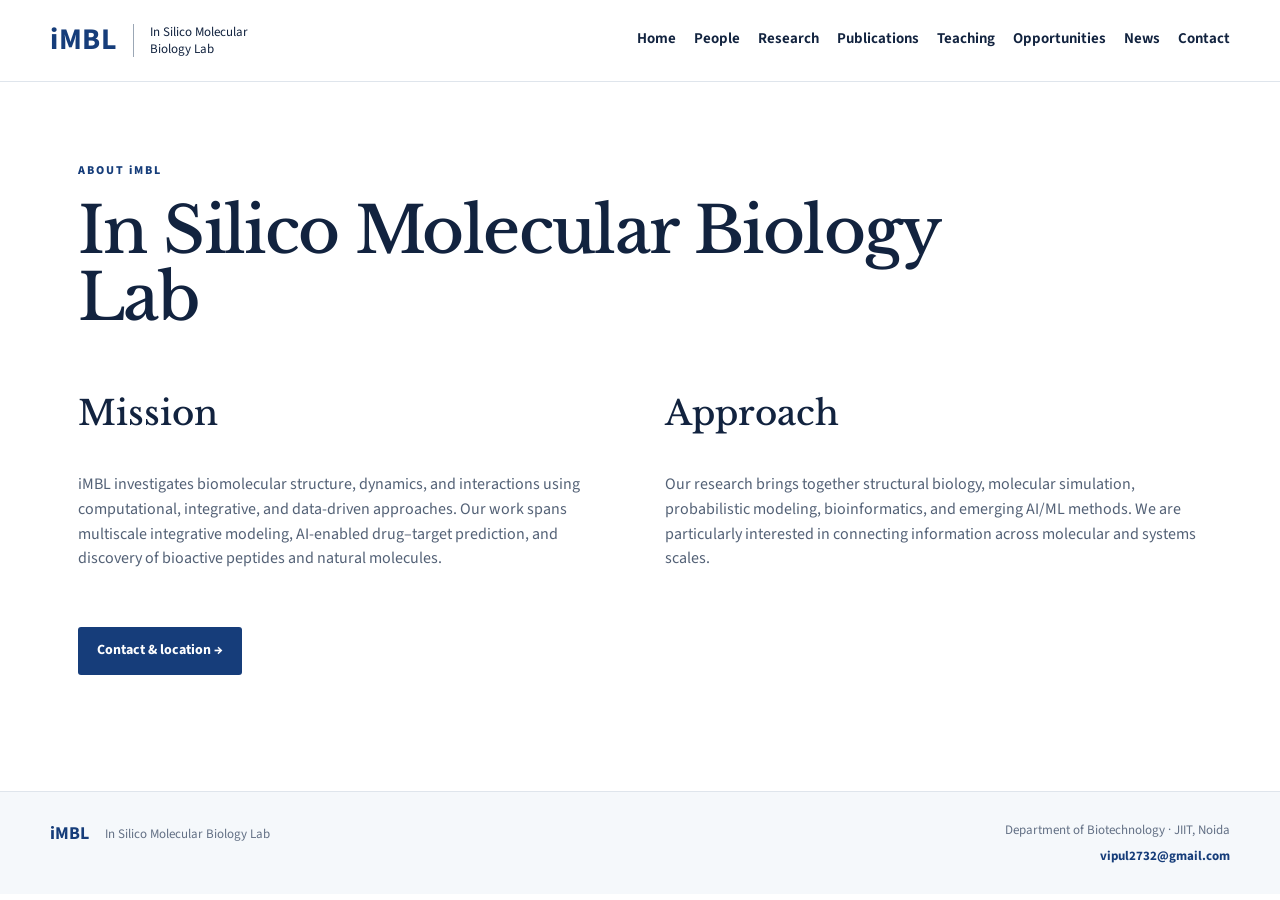
==== commit 4d53d171: "Add files via upload" ====
--- a/about.html
+++ b/about.html
@@ -29,7 +29,7 @@
   <div class="aboutgrid">
     <div>
       <h2>Mission</h2>
-      <p>iMBL investigates how biomolecular structure, dynamics, and molecular interactions govern biological function. We use computational, integrative, and data-driven approaches to uncover molecular mechanisms and enable molecular discovery.</p>
+      <p>iMBL investigates biomolecular structure, dynamics, and interactions using computational, integrative, and data-driven approaches. Our work spans multiscale integrative modeling, AI-enabled drug–target prediction, and discovery of bioactive peptides and natural molecules.</p>
     </div>
     <div>
       <h2>Approach</h2>
